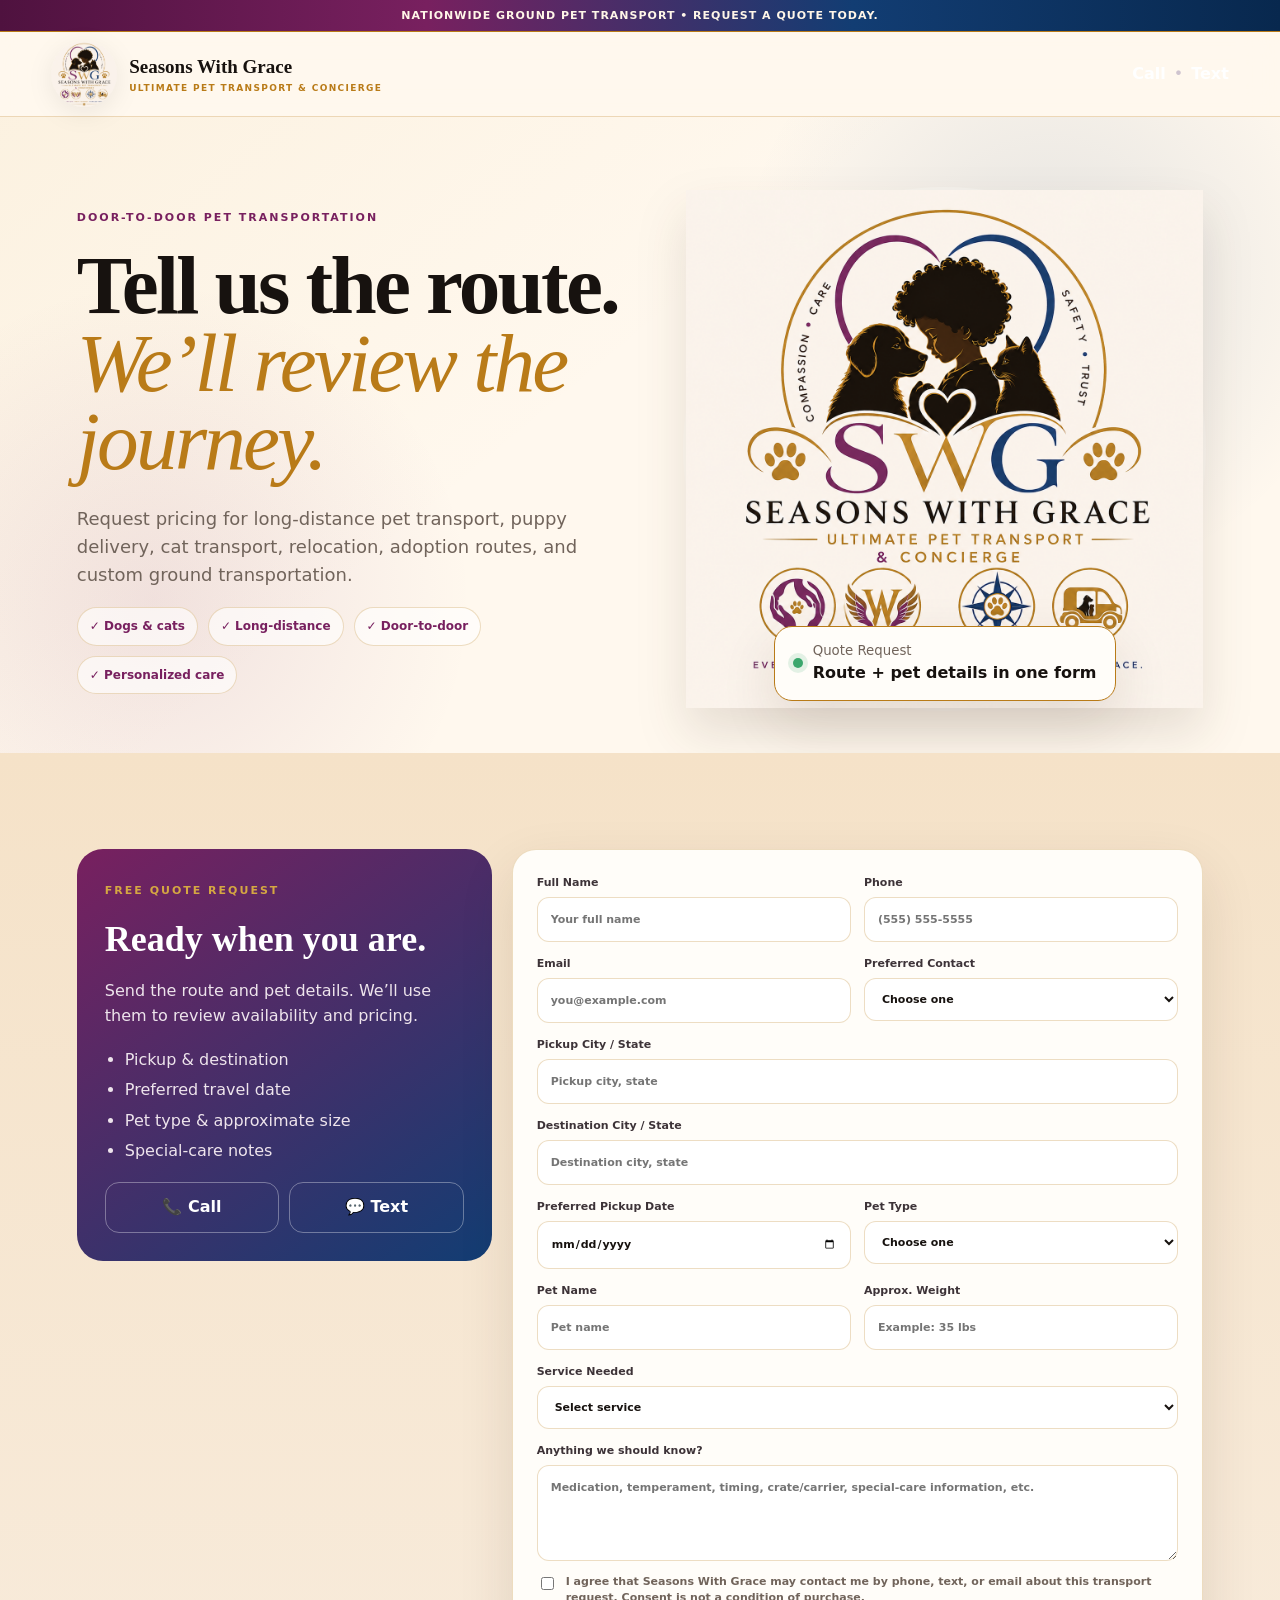
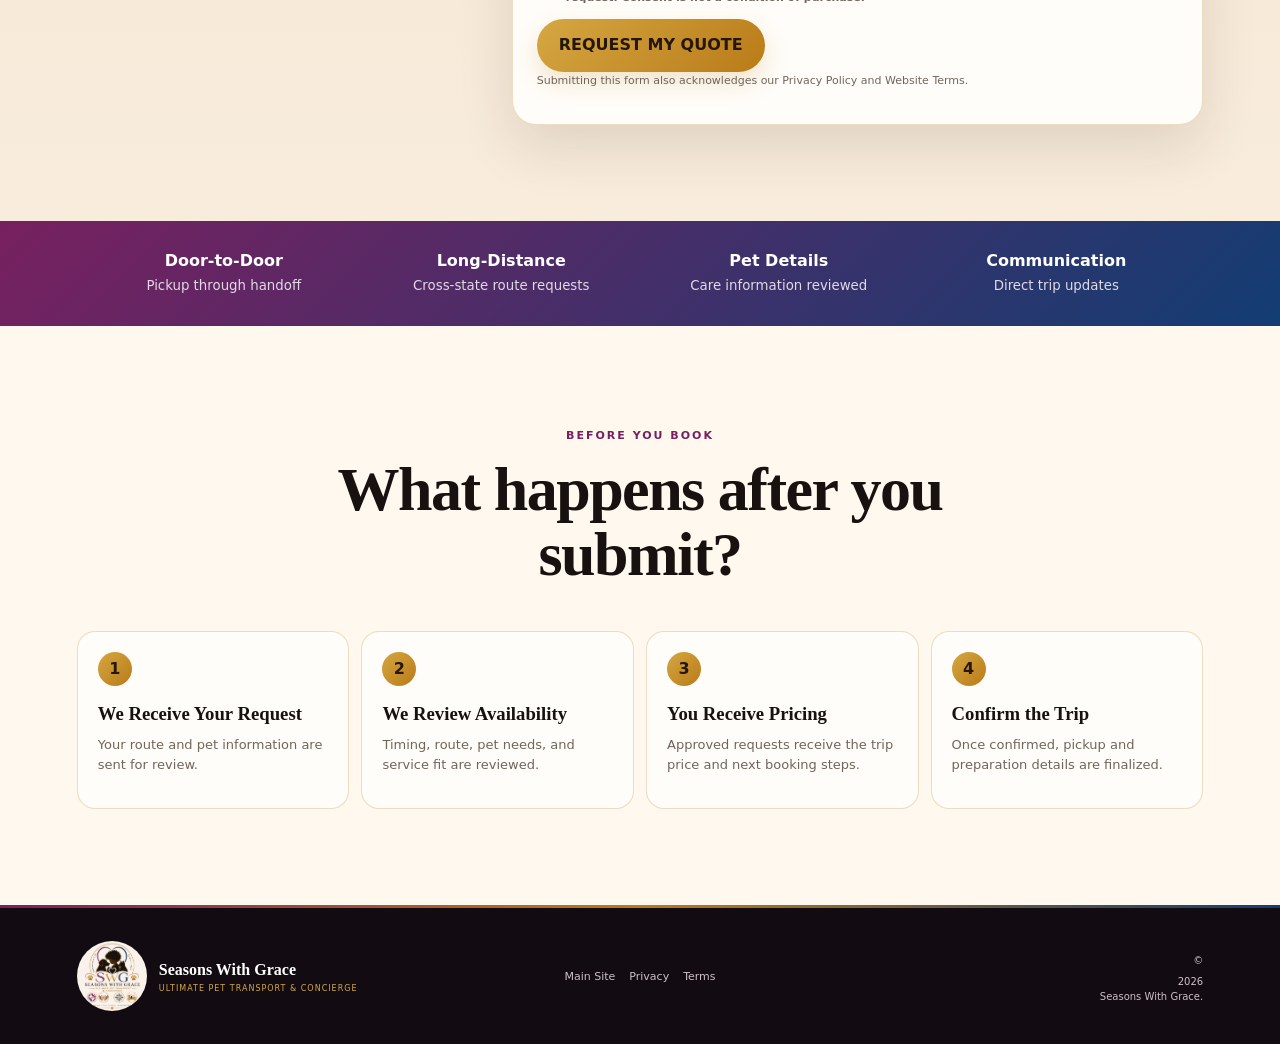
==== quote.html @ a83d532d "Fix live quote form and favicon" ====
<!doctype html>
<html lang="en">
<head>
  <meta charset="utf-8"><meta name="viewport" content="width=device-width,initial-scale=1">
  <meta name="theme-color" content="#fff8ee">
  <title>Get a Pet Transport Quote | Seasons With Grace</title>
  <meta name="description" content="Request a pet transport quote from Seasons With Grace. Door-to-door ground transport for dogs, cats, puppies, relocations and long-distance routes.">
  <link rel="icon" href="images/logo.png">
  <link rel="stylesheet" href="styles.css"><link rel="stylesheet" href="launch.css">
</head>
<body class="ad-landing">
  <div class="announcement" data-announcement>Nationwide ground pet transport • Request a quote today.</div>
  <header class="topbar">
    <a href="index.html" class="brand"><img src="images/logo.png" class="brand-logo" alt="Seasons With Grace logo"><div class="brand-copy"><strong>Seasons With Grace</strong><span>Ultimate Pet Transport & Concierge</span></div></a>
    <div class="launch-top-contact"><a data-phone-link href="#" data-track="call_click">Call</a><span style="color:#cfc4cf">•</span><a data-sms-link href="#" data-track="sms_click">Text</a></div>
  </header>

  <main>
    <section class="hero">
      <div class="hero-copy">
        <span class="eyebrow">Door-to-Door Pet Transportation</span>
        <h1>Tell us the route.<br><em>We’ll review the journey.</em></h1>
        <p class="hero-lead">Request pricing for long-distance pet transport, puppy delivery, cat transport, relocation, adoption routes, and custom ground transportation.</p>
        <div class="launch-hero-badges"><span>✓ Dogs & cats</span><span>✓ Long-distance</span><span>✓ Door-to-door</span><span>✓ Personalized care</span></div>
      </div>
      <div class="launch-logo-card"><img src="images/logo.png" alt="Seasons With Grace logo"><div class="launch-care-pill"><i></i><div><small>Quote Request</small><strong>Route + pet details in one form</strong></div></div></div>
    </section>

    <section class="section quote-section" id="quote">
      <div class="launch-quote-shell">
        <aside class="launch-quote-copy">
          <span class="section-kicker light">Free Quote Request</span>
          <h2>Ready when you are.</h2>
          <p>Send the route and pet details. We’ll use them to review availability and pricing.</p>
          <ul><li>Pickup & destination</li><li>Preferred travel date</li><li>Pet type & approximate size</li><li>Special-care notes</li></ul>
          <div class="direct-contact"><a data-phone-link href="#" data-track="call_click">📞 Call</a><a data-sms-link href="#" data-track="sms_click">💬 Text</a></div>
        </aside>

        <form id="leadForm" class="launch-form" method="POST" action="https://formspree.io/f/xljdepew">
          <div class="form-grid">
            <label>Full Name<input name="name" autocomplete="name" required placeholder="Your full name"></label>
            <label>Phone<input name="phone" autocomplete="tel" required placeholder="(555) 555-5555"></label>
            <label>Email<input name="email" type="email" autocomplete="email" required placeholder="you@example.com"></label>
            <label>Preferred Contact<select name="contactMethod" required><option value="">Choose one</option><option>Text</option><option>Phone Call</option><option>Email</option></select></label>
            <label class="span-2">Pickup City / State<input name="pickup" required placeholder="Pickup city, state"></label>
            <label class="span-2">Destination City / State<input name="dropoff" required placeholder="Destination city, state"></label>
            <label>Preferred Pickup Date<input name="date" type="date" required></label>
            <label>Pet Type<select name="petType" required><option value="">Choose one</option><option>Dog</option><option>Cat</option><option>Other small animal</option></select></label>
            <label>Pet Name<input name="petName" required placeholder="Pet name"></label>
            <label>Approx. Weight<input name="weight" placeholder="Example: 35 lbs"></label>
            <label class="span-2">Service Needed<select name="serviceType" required><option value="">Select service</option><option>Private Ground Transport</option><option>Puppy / Breeder Delivery</option><option>Cat Transportation</option><option>Pet Relocation</option><option>Rescue / Adoption Transport</option><option>Multi-Pet Transport</option><option>Custom Long-Haul Route</option></select></label>
            <label class="span-2">Anything we should know?<textarea name="notes" rows="4" placeholder="Medication, temperament, timing, crate/carrier, special-care information, etc."></textarea></label>
          </div>
          <label class="launch-consent"><input type="checkbox" name="contactConsent" required><span>I agree that Seasons With Grace may contact me by phone, text, or email about this transport request. Consent is not a condition of purchase.</span></label>
          <button class="btn btn-gold full" type="submit" id="leadSubmit">REQUEST MY QUOTE</button>
          <div id="leadStatus" class="launch-form-status" role="status"></div>
          <p style="font-size:11px;color:var(--muted)">Submitting this form also acknowledges our <a href="privacy.html">Privacy Policy</a> and <a href="terms.html">Website Terms</a>.</p>
        </form>
      </div>
    </section>

    <section class="ad-trust-strip"><div class="ad-trust-grid"><div><strong>Door-to-Door</strong><small>Pickup through handoff</small></div><div><strong>Long-Distance</strong><small>Cross-state route requests</small></div><div><strong>Pet Details</strong><small>Care information reviewed</small></div><div><strong>Communication</strong><small>Direct trip updates</small></div></div></section>

    <section class="section">
      <div class="section-head"><span class="section-kicker">Before You Book</span><h2>What happens after you submit?</h2></div>
      <div class="launch-process"><article class="launch-step"><b>1</b><h3>We Receive Your Request</h3><p>Your route and pet information are sent for review.</p></article><article class="launch-step"><b>2</b><h3>We Review Availability</h3><p>Timing, route, pet needs, and service fit are reviewed.</p></article><article class="launch-step"><b>3</b><h3>You Receive Pricing</h3><p>Approved requests receive the trip price and next booking steps.</p></article><article class="launch-step"><b>4</b><h3>Confirm the Trip</h3><p>Once confirmed, pickup and preparation details are finalized.</p></article></div>
    </section>
  </main>

  <footer><div class="footer-brand"><img src="images/logo.png" alt="Seasons With Grace logo"><div><strong>Seasons With Grace</strong><span>Ultimate Pet Transport & Concierge</span></div></div><div class="footer-links"><a href="index.html">Main Site</a><a href="privacy.html">Privacy</a><a href="terms.html">Terms</a></div><div class="footer-note"><span>© <span id="year"></span> Seasons With Grace.</span></div></footer>
  <div class="mobile-lead-bar"><a class="call" data-phone-link href="#" data-track="call_click">CALL</a><a class="quote" href="#quote">GET QUOTE</a></div>
  <div id="cookieBanner" class="cookie-banner"><p>We use optional analytics and advertising tools to understand website activity and measure ads.</p><div class="cookie-actions"><button class="accept" id="acceptAnalytics">Accept Analytics</button><button class="decline" id="declineAnalytics">No Thanks</button><a href="privacy.html" style="color:#f0d18a;font-size:12px;padding:8px">Privacy</a></div></div>
  <script src="launch-config.js"></script><script src="launch-runtime.js"></script><script src="app.js"></script>
</body>
</html>
---- styles.css ----
:root{
  --cream:#fff8ee;--cream-2:#f9ecda;--paper:#fffdf9;--ink:#17120f;--muted:#71645b;
  --gold:#b97b18;--gold-2:#d5a742;--gold-pale:#ead0a0;--plum:#78205f;--plum-dark:#4f123f;
  --navy:#123d73;--navy-dark:#08284e;--green:#2f7457;--line:rgba(185,123,24,.26);
  --shadow:0 22px 55px rgba(55,34,17,.12);--radius:26px
}
*{box-sizing:border-box}html{scroll-behavior:smooth;scroll-padding-top:105px}body{margin:0;background:var(--cream);color:var(--ink);font-family:Inter,ui-sans-serif,system-ui,-apple-system,BlinkMacSystemFont,"Segoe UI",sans-serif;line-height:1.55}a{text-decoration:none;color:inherit}button,input,select,textarea{font:inherit}.announcement{padding:7px 18px;text-align:center;background:linear-gradient(90deg,var(--plum-dark),var(--plum),var(--navy),var(--navy-dark));color:#fff6e8;font-size:11px;font-weight:800;letter-spacing:1px;text-transform:uppercase;border-bottom:1px solid var(--gold)}
.topbar{position:sticky;top:0;z-index:1000;display:flex;align-items:center;justify-content:space-between;padding:9px clamp(18px,4vw,64px);background:rgba(255,248,238,.95);backdrop-filter:blur(18px);border-bottom:1px solid var(--line)}.brand{display:flex;align-items:center;gap:12px}.brand-logo{width:66px;height:66px;object-fit:contain;border-radius:50%;filter:drop-shadow(0 6px 12px rgba(0,0,0,.07))}.brand-copy strong{display:block;font-family:Georgia,serif;font-size:19px}.brand-copy span{display:block;color:var(--gold);font-size:9px;font-weight:900;letter-spacing:1.35px;text-transform:uppercase}nav{display:flex;align-items:center;gap:20px;font-size:13px;font-weight:780}nav a{color:#3b2b23;transition:.2s}nav a:hover{color:var(--plum)}.nav-cta{padding:11px 18px;border-radius:999px;background:linear-gradient(135deg,var(--plum),var(--navy));color:white!important;box-shadow:0 8px 20px rgba(58,31,68,.17)}.menu-btn{display:none;border:0;background:transparent;color:var(--plum);font-size:28px;cursor:pointer}
.hero{min-height:82vh;padding:72px clamp(24px,6vw,90px);display:grid;grid-template-columns:1.03fr .97fr;align-items:center;gap:60px;position:relative;overflow:hidden}.hero:before{content:"";position:absolute;inset:0;background:radial-gradient(circle at 12% 76%,rgba(120,32,95,.10),transparent 26%),radial-gradient(circle at 82% 25%,rgba(18,61,115,.11),transparent 27%),linear-gradient(140deg,rgba(213,167,66,.08),transparent 45%)}.hero-orb{position:absolute;border-radius:50%;filter:blur(5px);opacity:.25}.hero-orb.plum{width:350px;height:350px;background:var(--plum);left:-230px;top:100px}.hero-orb.blue{width:430px;height:430px;background:var(--navy);right:-280px;bottom:-100px}.hero-copy,.logo-stage{position:relative;z-index:2}.eyebrow,.section-kicker{display:inline-block;color:var(--plum);font-size:11px;font-weight:900;letter-spacing:2px;text-transform:uppercase}.section-kicker.light{color:var(--gold-2)}h1,h2,h3,p{margin-top:0}.hero h1{font-family:Georgia,"Times New Roman",serif;font-size:clamp(52px,6.5vw,94px);line-height:.94;letter-spacing:-2.8px;margin:17px 0 25px}.hero h1 em{font-weight:400;color:var(--gold);font-style:italic}.hero-lead{max-width:670px;color:var(--muted);font-size:18px}.hero-actions{display:flex;gap:12px;flex-wrap:wrap;margin:30px 0 24px}.btn{border:0;border-radius:999px;padding:14px 22px;font-weight:850;cursor:pointer;display:inline-flex;align-items:center;justify-content:center;transition:.2s transform,.2s box-shadow}.btn:hover{transform:translateY(-2px)}.btn-gold{background:linear-gradient(135deg,var(--gold-2),var(--gold));color:#241707;box-shadow:0 10px 25px rgba(185,123,24,.20)}.btn-plum{background:linear-gradient(135deg,var(--plum),var(--navy));color:#fff}.btn-soft{background:#efe3d2;color:#4b3830}.btn-outline{border:1px solid var(--gold);background:rgba(255,255,255,.52);color:var(--plum)}.btn-outline-light{border:1px solid var(--gold-2);background:rgba(255,255,255,.04);color:#fff}.hero-trust{display:flex;gap:12px 20px;flex-wrap:wrap;color:var(--muted);font-size:13px}.hero-trust span:first-letter{color:var(--green)}.logo-stage{min-height:590px;display:flex;flex-direction:column;align-items:center;justify-content:center;gap:18px;padding:18px 0 8px}.logo-visual{position:relative;width:min(100%,570px);aspect-ratio:1;display:grid;place-items:center}.logo-ring{position:absolute;width:91%;height:91%;border-radius:50%;border:1px solid rgba(185,123,24,.30);box-shadow:0 0 0 30px rgba(255,255,255,.24),0 0 0 31px rgba(120,32,95,.07)}.hero-logo{position:relative;z-index:2;width:100%;height:auto;display:block;filter:drop-shadow(0 25px 25px rgba(50,30,15,.12))}.live-pill{position:relative;z-index:3;left:auto;right:auto;bottom:auto;width:min(100%,390px);display:flex;gap:12px;align-items:center;justify-content:flex-start;background:var(--paper);border:1px solid var(--gold);border-radius:18px;padding:15px 18px;box-shadow:var(--shadow)}.live-pill i,.demo-badge i{display:block;width:10px;height:10px;border-radius:50%;background:#3aa76c;box-shadow:0 0 0 5px rgba(58,167,108,.14)}.live-pill small{display:block;color:var(--muted)}.live-pill strong{display:block;font-size:13px}
.quick-track{margin:0 clamp(24px,6vw,90px);padding:30px;border-radius:28px;background:linear-gradient(115deg,var(--plum-dark),var(--plum) 34%,var(--navy) 74%,var(--navy-dark));color:#fff;display:flex;align-items:center;justify-content:space-between;gap:30px;border:1px solid rgba(213,167,66,.7);box-shadow:0 20px 42px rgba(47,26,61,.15)}.quick-track h2{font-family:Georgia,serif;font-size:32px;margin:4px 0}.quick-track-form{display:flex;gap:10px;min-width:min(100%,510px)}.quick-track-form input{flex:1;background:rgba(255,255,255,.10);color:#fff;border:1px solid rgba(255,255,255,.28);border-radius:999px;padding:14px 18px}.quick-track-form input::placeholder{color:#d9cbd3}
.section{padding:96px clamp(24px,6vw,90px)}.section-head{max-width:800px;margin:0 auto 44px;text-align:center}.section-head.left{text-align:left;margin-left:0}.section-head.compact{margin-bottom:0}.section-head h2{font-family:Georgia,serif;font-size:clamp(38px,5vw,62px);line-height:1.05;letter-spacing:-1.5px;margin:10px 0 15px}.section-head p{color:var(--muted);margin-bottom:14px}.about-grid{display:grid;grid-template-columns:.85fr 1.15fr;gap:75px;align-items:center}.about-visual{min-height:560px;position:relative;display:grid;place-items:center}.brand-medallion{width:min(100%,500px);aspect-ratio:1;border-radius:50%;display:grid;place-items:center;background:radial-gradient(circle,#fffdf9 40%,#f9e7ce);border:1px solid var(--gold);box-shadow:var(--shadow)}.brand-medallion img{width:92%;border-radius:50%}.mini-card{position:absolute;width:130px;height:130px;border-radius:50%;display:flex;flex-direction:column;align-items:center;justify-content:center;color:#fff;border:3px solid var(--cream);box-shadow:var(--shadow)}.mini-card span{font-family:Georgia,serif;font-size:32px;font-weight:800}.mini-card small{text-transform:uppercase;letter-spacing:1px;font-size:9px}.plum-card{background:linear-gradient(145deg,var(--plum),var(--plum-dark));left:0;bottom:52px}.navy-card{background:linear-gradient(145deg,var(--navy),var(--navy-dark));right:10px;top:45px}.value-row{display:grid;grid-template-columns:1fr 1fr;gap:12px;margin-top:30px}.value-row div{padding:18px;border-left:3px solid var(--gold);background:rgba(255,255,255,.45);border-radius:0 14px 14px 0}.value-row b{display:block;font-family:Georgia,serif;color:var(--plum);font-size:18px}.value-row span{display:block;color:var(--muted);font-size:12px;margin-top:4px}
.services-section{background:linear-gradient(180deg,#f9eddd,#fff8ee)}.services-grid{display:grid;grid-template-columns:repeat(4,1fr);gap:16px}.service-card{position:relative;min-height:290px;padding:28px;background:var(--paper);border:1px solid var(--line);border-radius:24px;overflow:hidden;box-shadow:0 8px 22px rgba(58,37,20,.04);transition:.2s transform,.2s box-shadow}.service-card:hover{transform:translateY(-5px);box-shadow:var(--shadow)}.service-card:before{content:"";position:absolute;left:0;right:0;top:0;height:5px}.plum-accent:before{background:var(--plum)}.gold-accent:before{background:var(--gold)}.navy-accent:before{background:var(--navy)}.service-icon{font-size:34px;margin-top:6px}.service-card h3{font-family:Georgia,serif;font-size:22px;margin:30px 0 10px}.service-card p{color:var(--muted);font-size:14px}.service-card>span{position:absolute;left:28px;bottom:24px;color:var(--gold);font-size:10px;font-weight:900;letter-spacing:1.1px;text-transform:uppercase}
.experience-section{background:var(--cream)}.experience-timeline{max-width:1080px;margin:auto;border-top:1px solid var(--line)}.experience-timeline article{display:grid;grid-template-columns:90px 1fr;gap:25px;padding:28px 10px;border-bottom:1px solid var(--line)}.experience-timeline article>span{font-family:Georgia,serif;font-size:31px;color:var(--gold)}.experience-timeline h3{margin-bottom:5px;font-size:21px}.experience-timeline p{margin:0;color:var(--muted)}
.quote-section{background:linear-gradient(180deg,#f5e2c8,#f8ecdd)}.wizard-card{max-width:990px;margin:auto;background:var(--paper);border:1px solid var(--line);border-radius:30px;padding:32px;box-shadow:var(--shadow)}.wizard-progress{display:grid;grid-template-columns:repeat(4,1fr);gap:8px;margin-bottom:32px}.wizard-progress button{border:0;border-bottom:2px solid #dfcfbc;background:transparent;padding:10px 4px;color:var(--muted);font-size:11px;font-weight:850;text-transform:uppercase;letter-spacing:.8px;cursor:pointer}.wizard-progress button span{display:inline-grid;place-items:center;width:23px;height:23px;border-radius:50%;background:#ede2d4;margin-right:6px}.wizard-progress button.active{border-color:var(--plum);color:var(--plum)}.wizard-progress button.active span{background:var(--plum);color:white}.wizard-step{display:none}.wizard-step.active{display:block}.step-title span{color:var(--gold);text-transform:uppercase;letter-spacing:1.3px;font-size:10px;font-weight:900}.step-title h3{font-family:Georgia,serif;font-size:31px;margin:6px 0 22px}.form-grid{display:grid;grid-template-columns:1fr 1fr;gap:18px}label{display:flex;flex-direction:column;gap:7px;font-size:13px;font-weight:760}label small{color:var(--muted);font-weight:500}input,select,textarea{width:100%;border:1px solid #dbc9b3;background:#fffdf9;border-radius:13px;padding:14px;outline:none;color:var(--ink)}textarea{resize:vertical}input:focus,select:focus,textarea:focus{border-color:var(--plum);box-shadow:0 0 0 3px rgba(120,32,95,.08)}.span-2{grid-column:span 2}.consent{flex-direction:row;align-items:flex-start;margin-top:22px;color:var(--muted);font-weight:500}.consent input{width:auto;margin-top:4px}.wizard-actions{display:flex;justify-content:space-between;gap:12px;margin-top:28px}.wizard-actions #nextStep{margin-left:auto}.hidden{display:none!important}.form-message{margin-top:16px;font-weight:760;color:var(--plum);font-size:14px}
.row-head{max-width:none;display:flex;justify-content:space-between;gap:25px;text-align:left;align-items:end}.row-head h2{margin-bottom:8px}.row-head p{max-width:680px;margin-bottom:0}.demo-badge{display:flex;gap:9px;align-items:center;border-radius:999px;padding:9px 13px;background:#e9f5ee;color:#266948;font-size:10px;font-weight:900;letter-spacing:.8px;white-space:nowrap}.trip-layout{display:grid;grid-template-columns:.78fr 1.22fr;gap:20px}.trip-list{display:flex;flex-direction:column;gap:13px}.trip-card{width:100%;text-align:left;background:var(--paper);border:1px solid var(--line);border-radius:21px;padding:22px;cursor:pointer;transition:.2s}.trip-card:hover,.trip-card.active{border-color:var(--plum);box-shadow:0 12px 28px rgba(84,31,77,.10)}.trip-top,.trip-meta{display:flex;justify-content:space-between;gap:15px}.trip-top div{display:flex;align-items:center;gap:8px}.trip-top b{font-size:16px}.trip-top div span,.trip-top small,.trip-meta{color:var(--muted);font-size:12px}.trip-card h3{font-family:Georgia,serif;font-size:20px;margin:12px 0 15px}.progress{height:8px;border-radius:9px;overflow:hidden;background:#eadac5;margin-bottom:9px}.progress span{display:block;height:100%;background:linear-gradient(90deg,var(--plum),var(--gold),var(--navy))}.care-update-card{padding:22px;border-radius:20px;background:linear-gradient(145deg,var(--plum-dark),var(--navy-dark));color:#fff}.care-update-card>span{color:var(--gold-2);font-size:10px;font-weight:900;letter-spacing:1.2px;text-transform:uppercase}.care-update-card ul{margin:12px 0 0;padding-left:20px;color:#e7dce5;font-size:13px}.care-update-card li{margin:7px 0}.map-card{background:var(--paper);border:1px solid var(--line);border-radius:22px;overflow:hidden}.map-header{padding:17px 20px;display:flex;align-items:center;justify-content:space-between;gap:16px;border-bottom:1px solid var(--line)}.map-header small{display:block;color:var(--muted)}.map-header strong{display:block}.map-header>span{color:var(--navy);font-weight:900}#map{height:410px;background:#ddd}.care-chips{display:flex;gap:8px;flex-wrap:wrap;padding:14px 20px 0}.care-chips span{font-size:11px;background:#f2e8dc;border-radius:999px;padding:7px 10px;color:#55453b}.update-strip{display:flex;align-items:center;gap:14px;padding:16px 20px 20px}.update-strip>span{font-size:25px}.update-strip small{display:block;color:var(--muted)}.update-strip strong{display:block;font-size:13px}
.track-section{background:linear-gradient(120deg,var(--plum-dark),#4d2047,var(--navy-dark));color:#fff}.track-shell{max-width:950px;margin:auto}.track-shell .section-head p{color:#d7cad5}.track-form{display:flex;gap:10px;background:rgba(255,255,255,.08);border:1px solid rgba(213,167,66,.45);border-radius:22px;padding:12px}.track-form input{background:rgba(255,255,255,.10);border-color:rgba(255,255,255,.20);color:#fff}.track-form input::placeholder{color:#cdbdca}.tracking-result{margin-top:18px;background:#fff9f0;color:var(--ink);border:1px solid var(--gold);border-radius:22px;padding:24px}.tracking-result h3{font-family:Georgia,serif;font-size:28px;margin-bottom:7px}.status-line{display:flex;justify-content:space-between;gap:20px;padding:13px 0;border-top:1px solid var(--line);font-size:14px}.status-line span{color:var(--muted)}.status-line strong{text-align:right}.tracking-actions{display:flex;gap:8px;flex-wrap:wrap;margin-top:14px}.tracking-actions span{padding:7px 10px;border-radius:999px;background:#f2e7d8;font-size:11px}
.journey-grid{display:grid;grid-template-columns:repeat(3,1fr);gap:18px}.journey-card{background:var(--paper);border:1px solid var(--line);border-radius:23px;overflow:hidden}.journey-photo{min-height:280px;display:flex;flex-direction:column;align-items:center;justify-content:center;gap:9px;color:#fff3db}.journey-photo span{font-size:62px}.journey-photo small{text-transform:uppercase;letter-spacing:1.3px;font-size:9px}.plum-photo{background:radial-gradient(circle at 30% 20%,#9d4a87,var(--plum-dark))}.gold-photo{background:radial-gradient(circle at 30% 20%,#daa94b,#7d5418)}.navy-photo{background:radial-gradient(circle at 30% 20%,#2a609d,var(--navy-dark))}.journey-copy{padding:21px}.delivered{color:var(--green);font-size:10px;font-weight:900;text-transform:uppercase;letter-spacing:1px}.journey-copy h3{font-family:Georgia,serif;font-size:24px;margin:7px 0}.journey-copy p{color:var(--muted);font-size:13px}.journey-copy>div{display:flex;justify-content:space-between;gap:15px;padding-top:13px;border-top:1px solid var(--line);font-size:11px}.journey-copy>div small{color:var(--muted)}
.safety-section{background:linear-gradient(180deg,#f8ead7,#fff8ee)}.safety-grid{display:grid;grid-template-columns:repeat(3,1fr);gap:16px}.safety-grid article{background:var(--paper);border:1px solid var(--line);border-radius:22px;padding:27px}.safety-grid article>span{font-family:Georgia,serif;font-size:28px;color:var(--gold)}.safety-grid h3{font-size:19px;margin:22px 0 7px}.safety-grid p{color:var(--muted);font-size:13px;margin-bottom:0}.credentials-note{max-width:1000px;margin:22px auto 0;display:grid;grid-template-columns:auto 1fr;gap:18px;padding:19px 22px;border-radius:18px;background:linear-gradient(90deg,var(--plum-dark),var(--navy-dark));color:#fff}.credentials-note b{color:var(--gold-2)}.credentials-note span{font-size:13px;color:#e1d5de}
.reviews-grid{display:grid;grid-template-columns:repeat(3,1fr);gap:18px}.reviews-grid article{background:var(--paper);border:1px solid var(--line);border-radius:22px;padding:27px}.stars{color:var(--gold);letter-spacing:2px}.reviews-grid blockquote{margin:18px 0;font-family:Georgia,serif;font-size:20px;line-height:1.45}.reviewer{display:flex;gap:10px;align-items:center;border-top:1px solid var(--line);padding-top:14px}.reviewer>span{font-size:24px}.reviewer b,.reviewer small{display:block}.reviewer small{color:var(--muted)}
.faq-section{background:#f8ead7}.faq-list{max-width:920px;margin:auto}.faq-list details{background:var(--paper);border:1px solid var(--line);border-radius:17px;margin-bottom:10px;overflow:hidden}.faq-list summary{list-style:none;cursor:pointer;padding:19px 22px;font-weight:850;display:flex;justify-content:space-between;gap:18px}.faq-list summary::-webkit-details-marker{display:none}.faq-list summary:after{content:"+";color:var(--plum);font-size:20px}.faq-list details[open] summary:after{content:"–"}.faq-list details p{padding:0 22px 20px;color:var(--muted);margin:0}
.contact-section{background:linear-gradient(120deg,var(--plum-dark),#4e214a,var(--navy-dark));color:white}.contact-grid{display:grid;grid-template-columns:.9fr 1.1fr;gap:60px;align-items:center;max-width:1100px;margin:auto}.contact-copy h2{font-family:Georgia,serif;font-size:clamp(40px,5vw,62px);line-height:1.05;margin:10px 0}.contact-copy p{color:#d5c7d3}.contact-points{display:flex;flex-direction:column;gap:8px;color:#f4e6d3;margin-top:28px}.contact-form{background:#fff9f0;color:var(--ink);border:1px solid var(--gold);border-radius:25px;padding:28px;box-shadow:var(--shadow);display:grid;gap:14px}.light-message{color:var(--gold-2)}
.final-cta{text-align:center;padding:85px 24px;background:var(--cream);border-top:1px solid var(--line)}.final-cta img{width:125px;height:125px;object-fit:contain;border-radius:50%;margin-bottom:12px}.final-cta h2{font-family:Georgia,serif;font-size:clamp(42px,5vw,64px);margin:10px 0}.final-cta p{color:var(--muted)}.center{justify-content:center}
footer{display:grid;grid-template-columns:1fr auto 1fr;gap:30px;align-items:center;padding:33px clamp(24px,6vw,90px);background:#120c12;color:#cdbfca;border-top:3px solid transparent;border-image:linear-gradient(90deg,var(--plum),var(--gold),var(--navy)) 1}.footer-brand{display:flex;align-items:center;gap:12px}.footer-brand img{width:70px;height:70px;object-fit:contain;border-radius:50%}.footer-brand strong,.footer-brand span{display:block}.footer-brand strong{color:#fff;font-family:Georgia,serif}.footer-brand span{color:var(--gold-2);font-size:8px;text-transform:uppercase;letter-spacing:1px}.footer-links{display:flex;gap:14px;flex-wrap:wrap;font-size:11px}.footer-note{text-align:right}.footer-note b,.footer-note span{display:block}.footer-note b{color:#fff;font-family:Georgia,serif}.footer-note span{font-size:10px;margin-top:5px}.mobile-actions{display:none}
@media(max-width:1050px){nav{display:none;position:absolute;left:18px;right:18px;top:89px;background:var(--paper);border:1px solid var(--line);border-radius:21px;padding:18px;box-shadow:var(--shadow);flex-direction:column;align-items:stretch}nav.open{display:flex}.menu-btn{display:block}.hero{grid-template-columns:1fr}.logo-stage{min-height:auto;padding-top:28px}.logo-visual{width:min(100%,520px)}.services-grid{grid-template-columns:1fr 1fr}.about-grid,.trip-layout,.contact-grid{grid-template-columns:1fr}.about-visual{order:2}.brand-medallion{width:450px}.journey-grid,.safety-grid,.reviews-grid{grid-template-columns:1fr 1fr}footer{grid-template-columns:1fr}.footer-note{text-align:left}}
@media(max-width:700px){html{scroll-padding-top:85px}.announcement{font-size:8px}.brand-copy{display:none}.brand-logo{width:58px;height:58px}.topbar{padding:7px 15px}.hero{padding:48px 20px 65px;gap:25px}.hero h1{font-size:clamp(48px,14vw,68px);letter-spacing:-2px}.logo-stage{min-height:auto;padding:18px 0 0;gap:14px}.logo-visual{width:min(100%,360px)}.logo-ring{width:91%;height:91%}.hero-logo{width:100%}.live-pill{position:relative;left:auto;right:auto;bottom:auto;width:min(100%,360px);margin:0 auto}.quick-track{margin:0 15px;padding:24px;flex-direction:column;align-items:stretch}.quick-track-form,.track-form{flex-direction:column}.section{padding:70px 20px}.about-grid{gap:35px}.about-visual{min-height:430px}.brand-medallion{width:330px}.mini-card{width:95px;height:95px}.mini-card span{font-size:24px}.plum-card{bottom:20px}.navy-card{top:15px}.value-row,.services-grid,.journey-grid,.safety-grid,.reviews-grid,.form-grid{grid-template-columns:1fr}.span-2{grid-column:span 1}.service-card{min-height:250px}.wizard-card{padding:20px}.wizard-progress{grid-template-columns:repeat(4,1fr);gap:2px}.wizard-progress button{font-size:0}.wizard-progress button span{font-size:11px;margin:0}.wizard-actions{flex-wrap:wrap}.wizard-actions .btn{flex:1}.row-head{align-items:flex-start;flex-direction:column}.trip-meta,.status-line{flex-direction:column;gap:4px}.status-line strong{text-align:left}.journey-photo{min-height:220px}.safety-grid,.reviews-grid{grid-template-columns:1fr}.credentials-note{grid-template-columns:1fr}.contact-grid{gap:30px}.footer-links{display:none}.mobile-actions{position:fixed;bottom:12px;left:12px;right:12px;z-index:999;display:grid;grid-template-columns:1fr 1fr;gap:8px;padding:8px;background:rgba(18,12,18,.92);backdrop-filter:blur(12px);border:1px solid rgba(213,167,66,.5);border-radius:18px;box-shadow:0 12px 35px rgba(0,0,0,.22)}.mobile-actions a{padding:11px;border-radius:12px;text-align:center;font-size:12px;font-weight:900}.mobile-actions a:first-child{background:linear-gradient(135deg,var(--gold-2),var(--gold));color:#241707}.mobile-actions a:last-child{background:linear-gradient(135deg,var(--plum),var(--navy));color:#fff}footer{padding-bottom:95px}}

.portal-launch{padding:70px clamp(24px,6vw,88px);background:linear-gradient(135deg,#17131b,#35142f 58%,#13253d);color:#fff;display:flex;justify-content:space-between;align-items:center;gap:30px}
.portal-launch h2{margin:8px 0 10px;font-family:Georgia,serif;font-size:clamp(34px,5vw,58px)}
.portal-launch p{max-width:720px;color:#d8ced8;margin:0}
.portal-launch-actions{display:flex;gap:12px;flex-wrap:wrap}
.portal-launch .btn-primary{background:#c89a52;color:#17131b}
.portal-launch .btn-secondary{border-color:rgba(255,255,255,.28);color:#fff;background:rgba(255,255,255,.07)}
@media(max-width:800px){.portal-launch{flex-direction:column;align-items:flex-start}}
---- launch.css ----
.launch-top-contact{display:flex;align-items:center;gap:8px;flex-wrap:wrap}
.launch-top-contact a{color:#fff;font-weight:800}
.launch-hero-badges{display:flex;gap:10px;flex-wrap:wrap;margin-top:18px}
.launch-hero-badges span{background:rgba(255,255,255,.62);border:1px solid rgba(185,123,24,.25);padding:9px 12px;border-radius:999px;font-size:12px;font-weight:850;color:var(--plum)}
.launch-logo-card{position:relative;display:flex;align-items:center;justify-content:center;min-height:520px}
.launch-logo-card:before{content:"";position:absolute;width:min(90%,500px);aspect-ratio:1;border:1px solid rgba(185,123,24,.30);border-radius:50%;box-shadow:0 0 0 28px rgba(255,255,255,.22)}
.launch-logo-card img{position:relative;z-index:2;width:min(100%,540px);filter:drop-shadow(0 25px 25px rgba(50,30,15,.12))}
.launch-care-pill{position:absolute;z-index:3;bottom:8px;background:var(--paper);border:1px solid var(--gold);box-shadow:var(--shadow);border-radius:18px;padding:14px 18px;display:flex;gap:10px;align-items:center}
.launch-care-pill i{width:10px;height:10px;border-radius:50%;background:#3aa76c;box-shadow:0 0 0 5px rgba(58,167,108,.14)}
.launch-care-pill small,.launch-care-pill strong{display:block}.launch-care-pill small{color:var(--muted)}
.ad-trust-strip{background:linear-gradient(135deg,var(--plum),var(--navy));color:#fff;padding:18px}
.ad-trust-grid{width:min(1100px,calc(100% - 30px));margin:auto;display:grid;grid-template-columns:repeat(4,1fr);gap:10px}
.ad-trust-grid div{text-align:center;padding:10px}.ad-trust-grid strong{display:block}.ad-trust-grid small{color:#e1d9e3}
.launch-grid{display:grid;grid-template-columns:repeat(3,1fr);gap:14px}
.launch-card{background:var(--paper);border:1px solid var(--line);border-radius:22px;padding:22px;box-shadow:var(--shadow)}
.launch-card .icon{font-size:32px}.launch-card h3{font-family:Georgia,serif;font-size:23px;margin:12px 0 8px}.launch-card p{color:var(--muted);line-height:1.6;font-size:14px}
.launch-process{display:grid;grid-template-columns:repeat(4,1fr);gap:12px}
.launch-step{border:1px solid var(--line);background:var(--paper);border-radius:18px;padding:20px}
.launch-step b{display:grid;place-items:center;width:34px;height:34px;border-radius:50%;background:linear-gradient(135deg,var(--gold-2),var(--gold));color:#261708}
.launch-step h3{font-family:Georgia,serif;margin:13px 0 7px}.launch-step p{font-size:13px;color:var(--muted);line-height:1.55}
.launch-quote-shell{display:grid;grid-template-columns:.75fr 1.25fr;gap:20px;align-items:start}
.launch-quote-copy{background:linear-gradient(145deg,var(--plum),var(--navy));color:#fff;border-radius:26px;padding:28px;position:sticky;top:105px}
.launch-quote-copy h2{font-family:Georgia,serif;font-size:36px;margin:10px 0}.launch-quote-copy p{color:#eee4ec;line-height:1.6}.launch-quote-copy ul{padding-left:20px;line-height:1.9;color:#eee4ec}
.launch-form{background:var(--paper);border:1px solid var(--line);border-radius:24px;padding:24px;box-shadow:var(--shadow)}
.launch-form .form-grid{display:grid;grid-template-columns:1fr 1fr;gap:13px}.launch-form .span-2{grid-column:span 2}
.launch-form label{display:flex;flex-direction:column;gap:6px;font-size:11px;font-weight:850;color:#3d3338}
.launch-form input,.launch-form select,.launch-form textarea{width:100%;padding:13px;border:1px solid var(--line);border-radius:12px;background:#fff;color:var(--ink)}
.launch-form input:focus,.launch-form select:focus,.launch-form textarea:focus{outline:2px solid rgba(120,32,95,.12);border-color:var(--plum)}
.launch-consent{display:flex!important;flex-direction:row!important;align-items:flex-start;gap:9px!important;margin:13px 0;color:var(--muted)!important;font-weight:600!important;line-height:1.45}
.launch-consent input{width:auto;margin-top:3px}
.launch-form-status{display:none;margin-top:13px;padding:12px;border-radius:12px;font-size:13px}.launch-form-status.show{display:block}.launch-form-status.ok{background:#e6f3eb;color:#265f43}.launch-form-status.err{background:#f7e6e9;color:#843644}
.direct-contact{display:grid;grid-template-columns:1fr 1fr;gap:10px;margin-top:14px}.direct-contact a{border:1px solid rgba(255,255,255,.34);border-radius:14px;padding:12px;color:#fff;text-align:center;font-weight:850}
.proof-note{background:#fffaf3;border:1px solid #ead9bd;padding:16px;border-radius:16px;color:#755c39;font-size:13px;line-height:1.55}
.faq-short{display:grid;grid-template-columns:1fr 1fr;gap:12px}.faq-short details{background:var(--paper);border:1px solid var(--line);border-radius:16px;padding:16px}.faq-short summary{font-weight:850;cursor:pointer}.faq-short p{color:var(--muted);font-size:13px;line-height:1.6}
.launch-footer-actions{display:flex;gap:10px;flex-wrap:wrap}
.mobile-lead-bar{display:none;position:fixed;bottom:0;left:0;right:0;z-index:80;background:rgba(20,18,24,.97);padding:8px;gap:8px;box-shadow:0 -8px 24px rgba(0,0,0,.14)}
.mobile-lead-bar a{flex:1;text-align:center;padding:12px 8px;border-radius:999px;font-size:12px;font-weight:900}.mobile-lead-bar .quote{background:var(--gold-2);color:#261708}.mobile-lead-bar .call{background:#fff;color:var(--plum)}
.ad-landing .topbar nav{display:none}.ad-landing .announcement{text-align:center}.ad-landing .hero{min-height:auto;padding-bottom:44px}
.ad-landing .launch-quote-copy{position:static}
.thankyou-card,.policy-card{width:min(900px,calc(100% - 30px));margin:55px auto;background:var(--paper);border:1px solid var(--line);border-radius:26px;padding:30px;box-shadow:var(--shadow)}
.thankyou-card{text-align:center}.thankyou-card img{width:150px}.thankyou-card h1,.policy-card h1{font-family:Georgia,serif;font-size:42px}.policy-card h2{font-family:Georgia,serif;margin-top:28px}.policy-card p,.policy-card li{color:var(--muted);line-height:1.7}.policy-card a{color:var(--plum);font-weight:800}
.cookie-banner{position:fixed;left:16px;right:16px;bottom:16px;z-index:120;max-width:760px;margin:auto;background:#17131b;color:#fff;border:1px solid rgba(255,255,255,.15);border-radius:18px;padding:16px;box-shadow:0 20px 60px rgba(0,0,0,.3);display:none}.cookie-banner.show{display:block}.cookie-banner p{margin:0 0 10px;color:#ddd1dc;font-size:12px;line-height:1.5}.cookie-actions{display:flex;gap:8px;flex-wrap:wrap}
.cookie-actions button{border:0;border-radius:999px;padding:9px 13px;font-weight:850;cursor:pointer}.cookie-actions .accept{background:var(--gold-2);color:#20150b}.cookie-actions .decline{background:#2a2530;color:#fff}
@media(max-width:900px){.launch-grid{grid-template-columns:1fr 1fr}.launch-process{grid-template-columns:1fr 1fr}.launch-quote-shell{grid-template-columns:1fr}.launch-quote-copy{position:static}.ad-trust-grid{grid-template-columns:1fr 1fr}}
@media(max-width:620px){body{padding-bottom:68px}.launch-grid,.launch-process,.faq-short,.launch-form .form-grid{grid-template-columns:1fr}.launch-form .span-2{grid-column:span 1}.mobile-lead-bar{display:flex}.launch-logo-card{min-height:390px}.launch-care-pill{bottom:-6px}.ad-trust-grid{grid-template-columns:1fr 1fr}.direct-contact{grid-template-columns:1fr}.thankyou-card h1,.policy-card h1{font-size:34px}}
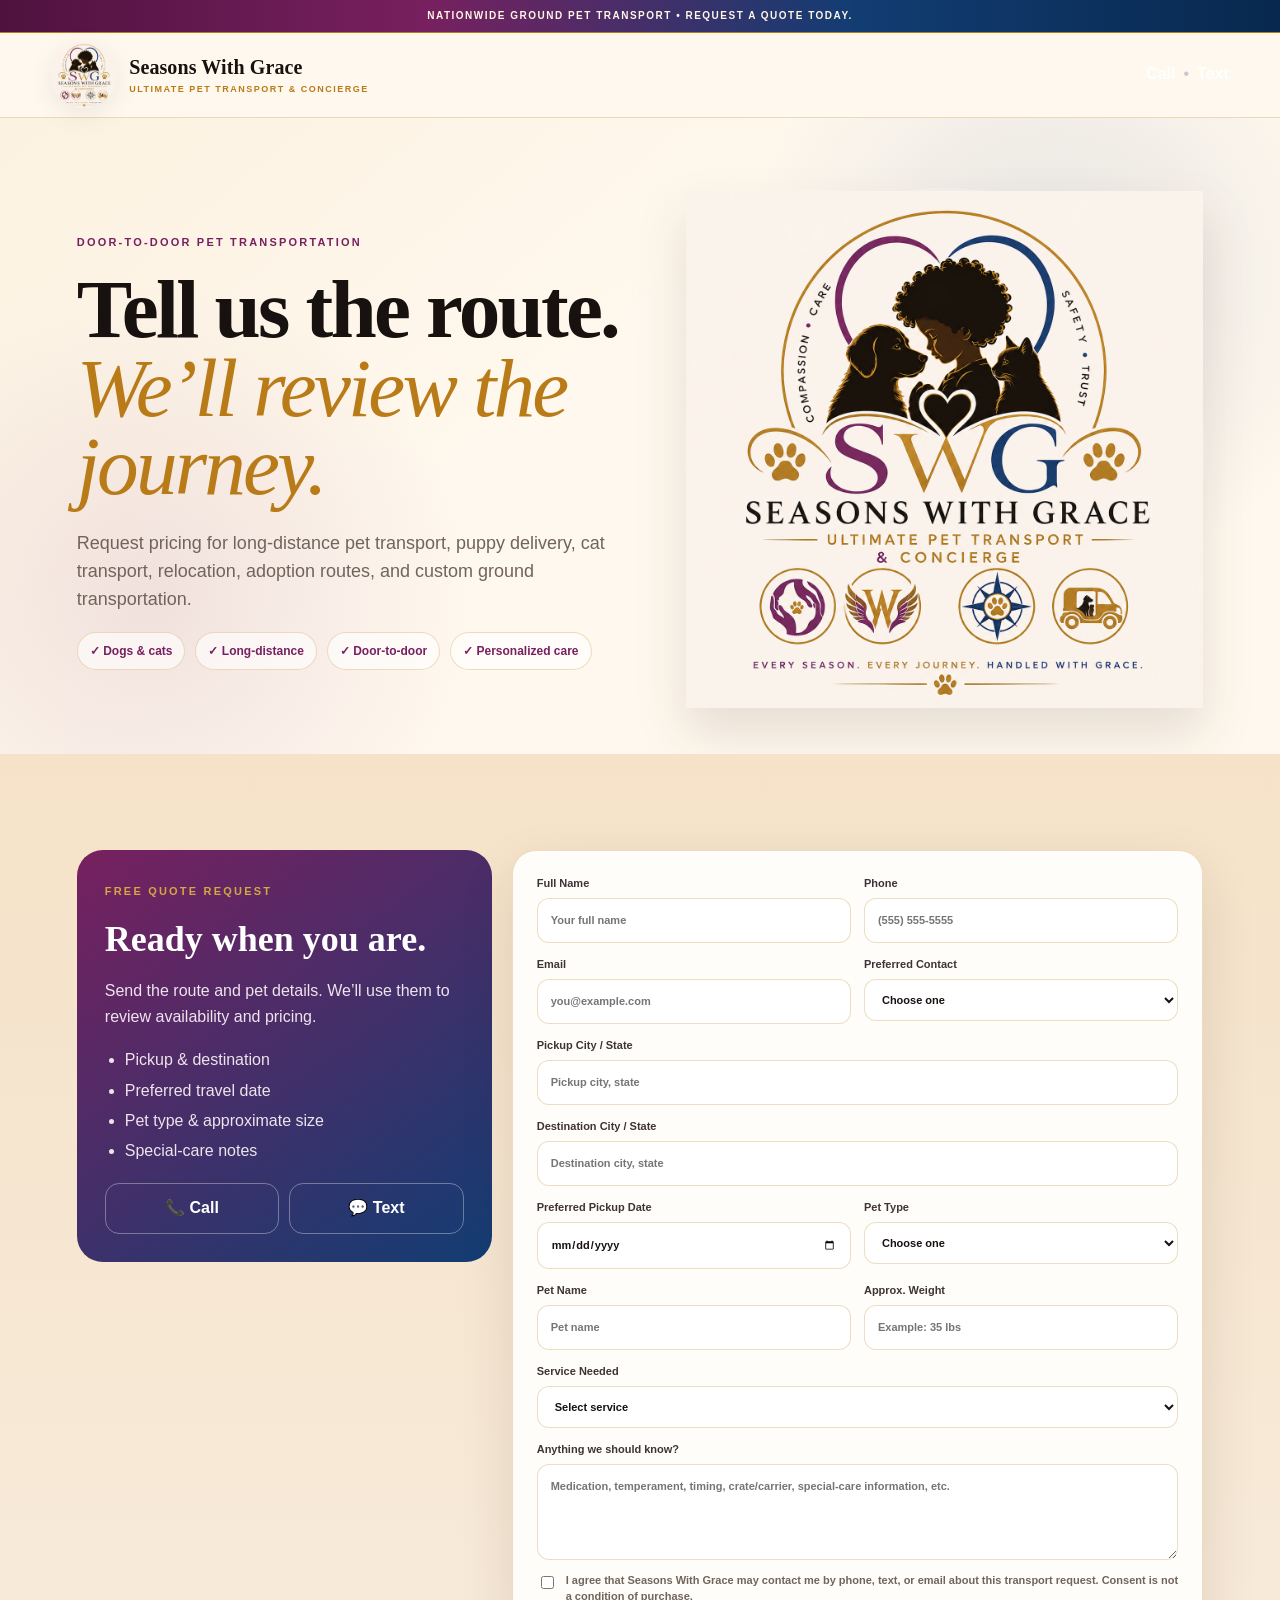
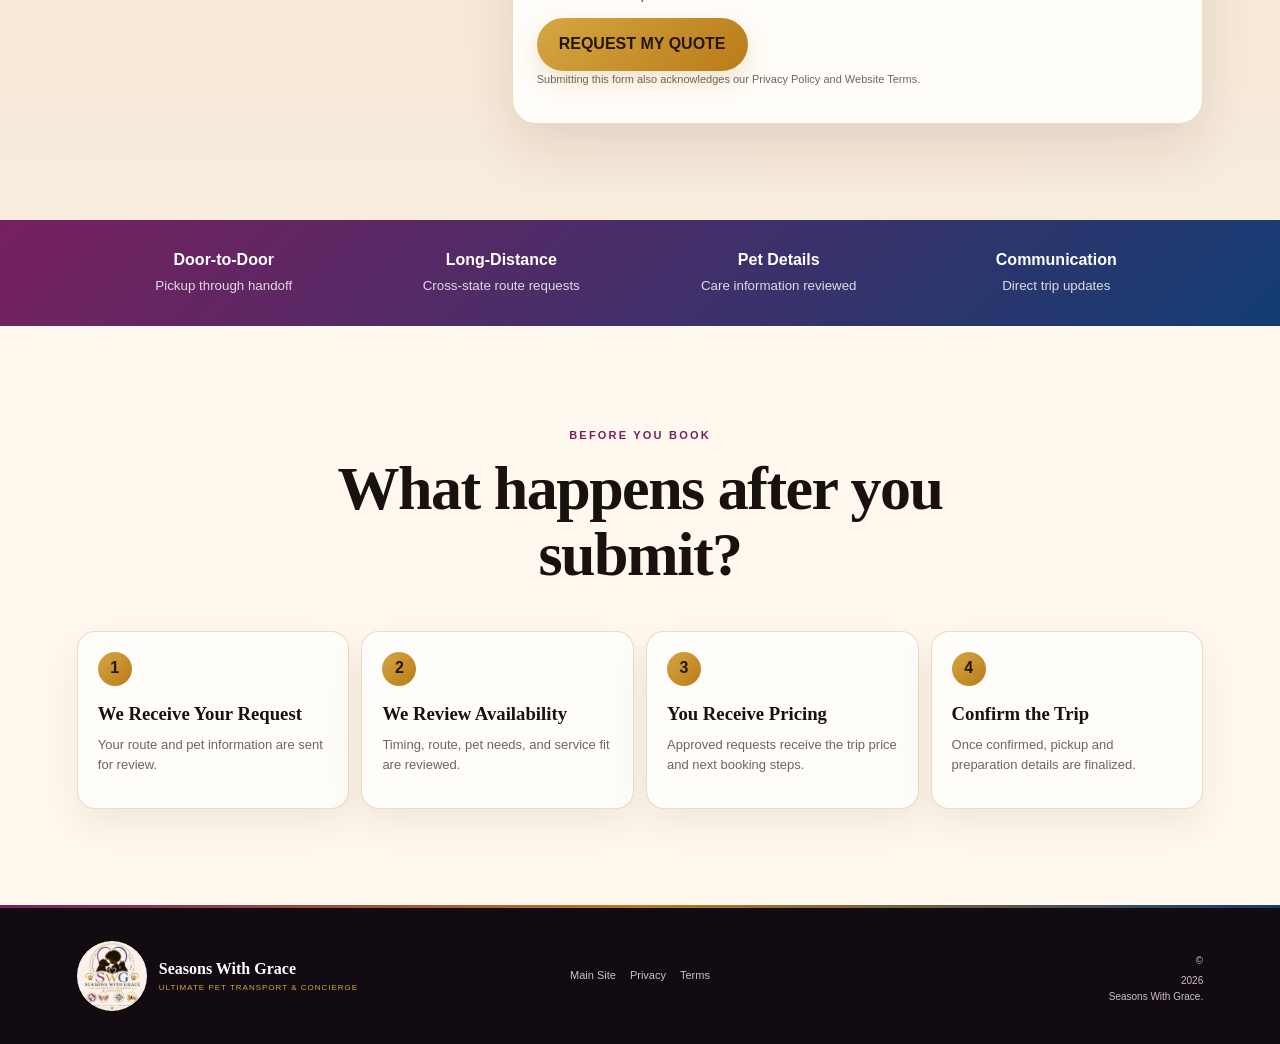
==== commit 7de7fca8: "Refine launch site and add review section" ====
--- a/quote.html
+++ b/quote.html
@@ -5,8 +5,24 @@
   <meta name="theme-color" content="#fff8ee">
   <title>Get a Pet Transport Quote | Seasons With Grace</title>
   <meta name="description" content="Request a pet transport quote from Seasons With Grace. Door-to-door ground transport for dogs, cats, puppies, relocations and long-distance routes.">
+  <link rel="canonical" href="https://seasonswithgrace.org/quote.html">
+  <meta property="og:type" content="website">
+  <meta property="og:title" content="Get a Pet Transport Quote | Seasons With Grace">
+  <meta property="og:description" content="Send your route, travel date, pet details, and care notes for a door-to-door ground pet transport quote.">
+  <meta property="og:url" content="https://seasonswithgrace.org/quote.html">
   <link rel="icon" href="images/logo.png">
   <link rel="stylesheet" href="styles.css"><link rel="stylesheet" href="launch.css">
+  <script type="application/ld+json">
+    {
+      "@context":"https://schema.org",
+      "@type":"Service",
+      "name":"Pet Transport Quote",
+      "serviceType":"Ground pet transportation",
+      "provider":{"@type":"Organization","name":"Seasons With Grace","url":"https://seasonswithgrace.org/"},
+      "areaServed":{"@type":"Country","name":"United States"},
+      "url":"https://seasonswithgrace.org/quote.html"
+    }
+  </script>
 </head>
 <body class="ad-landing">
   <div class="announcement" data-announcement>Nationwide ground pet transport • Request a quote today.</div>
@@ -23,7 +39,7 @@
         <p class="hero-lead">Request pricing for long-distance pet transport, puppy delivery, cat transport, relocation, adoption routes, and custom ground transportation.</p>
         <div class="launch-hero-badges"><span>✓ Dogs & cats</span><span>✓ Long-distance</span><span>✓ Door-to-door</span><span>✓ Personalized care</span></div>
       </div>
-      <div class="launch-logo-card"><img src="images/logo.png" alt="Seasons With Grace logo"><div class="launch-care-pill"><i></i><div><small>Quote Request</small><strong>Route + pet details in one form</strong></div></div></div>
+      <div class="launch-logo-card"><img src="images/logo.png" alt="Seasons With Grace logo"></div>
     </section>
 
     <section class="section quote-section" id="quote">
--- a/styles.css
+++ b/styles.css
@@ -2,10 +2,12 @@
   --cream:#fff8ee;--cream-2:#f9ecda;--paper:#fffdf9;--ink:#17120f;--muted:#71645b;
   --gold:#b97b18;--gold-2:#d5a742;--gold-pale:#ead0a0;--plum:#78205f;--plum-dark:#4f123f;
   --navy:#123d73;--navy-dark:#08284e;--green:#2f7457;--line:rgba(185,123,24,.26);
-  --shadow:0 22px 55px rgba(55,34,17,.12);--radius:26px
+  --shadow:0 22px 55px rgba(55,34,17,.12);--radius:26px;
+  --display:"Baskerville","Palatino Linotype","Book Antiqua",Georgia,serif;
+  --sans:"Avenir Next","Segoe UI",Arial,sans-serif
 }
-*{box-sizing:border-box}html{scroll-behavior:smooth;scroll-padding-top:105px}body{margin:0;background:var(--cream);color:var(--ink);font-family:Inter,ui-sans-serif,system-ui,-apple-system,BlinkMacSystemFont,"Segoe UI",sans-serif;line-height:1.55}a{text-decoration:none;color:inherit}button,input,select,textarea{font:inherit}.announcement{padding:7px 18px;text-align:center;background:linear-gradient(90deg,var(--plum-dark),var(--plum),var(--navy),var(--navy-dark));color:#fff6e8;font-size:11px;font-weight:800;letter-spacing:1px;text-transform:uppercase;border-bottom:1px solid var(--gold)}
-.topbar{position:sticky;top:0;z-index:1000;display:flex;align-items:center;justify-content:space-between;padding:9px clamp(18px,4vw,64px);background:rgba(255,248,238,.95);backdrop-filter:blur(18px);border-bottom:1px solid var(--line)}.brand{display:flex;align-items:center;gap:12px}.brand-logo{width:66px;height:66px;object-fit:contain;border-radius:50%;filter:drop-shadow(0 6px 12px rgba(0,0,0,.07))}.brand-copy strong{display:block;font-family:Georgia,serif;font-size:19px}.brand-copy span{display:block;color:var(--gold);font-size:9px;font-weight:900;letter-spacing:1.35px;text-transform:uppercase}nav{display:flex;align-items:center;gap:20px;font-size:13px;font-weight:780}nav a{color:#3b2b23;transition:.2s}nav a:hover{color:var(--plum)}.nav-cta{padding:11px 18px;border-radius:999px;background:linear-gradient(135deg,var(--plum),var(--navy));color:white!important;box-shadow:0 8px 20px rgba(58,31,68,.17)}.menu-btn{display:none;border:0;background:transparent;color:var(--plum);font-size:28px;cursor:pointer}
+*{box-sizing:border-box}html{scroll-behavior:smooth;scroll-padding-top:105px}body{margin:0;background:var(--cream);color:var(--ink);font-family:var(--sans);line-height:1.55;-webkit-font-smoothing:antialiased}a{text-decoration:none;color:inherit}button,input,select,textarea{font:inherit}.announcement{padding:8px 18px;text-align:center;background:linear-gradient(90deg,var(--plum-dark),var(--plum),var(--navy),var(--navy-dark));color:#fff6e8;font-size:10px;font-weight:800;letter-spacing:1.5px;text-transform:uppercase;border-bottom:1px solid var(--gold)}
+.topbar{position:sticky;top:0;z-index:1000;display:flex;align-items:center;justify-content:space-between;padding:9px clamp(18px,4vw,64px);background:rgba(255,248,238,.95);backdrop-filter:blur(18px);border-bottom:1px solid var(--line)}.brand{display:flex;align-items:center;gap:12px}.brand-logo{width:66px;height:66px;object-fit:contain;border-radius:50%;filter:drop-shadow(0 6px 12px rgba(0,0,0,.07))}.brand-copy strong{display:block;font-family:var(--display);font-size:20px;letter-spacing:.1px}.brand-copy span{display:block;color:var(--gold);font-size:9px;font-weight:900;letter-spacing:1.5px;text-transform:uppercase}nav{display:flex;align-items:center;gap:20px;font-size:12px;font-weight:800;letter-spacing:.3px}nav a{color:#3b2b23;transition:.2s}nav a:hover{color:var(--plum)}.nav-cta{padding:11px 18px;border-radius:999px;background:linear-gradient(135deg,var(--plum),var(--navy));color:white!important;box-shadow:0 8px 20px rgba(58,31,68,.17)}.menu-btn{display:none;border:0;background:transparent;color:var(--plum);font-size:28px;cursor:pointer}
 .hero{min-height:82vh;padding:72px clamp(24px,6vw,90px);display:grid;grid-template-columns:1.03fr .97fr;align-items:center;gap:60px;position:relative;overflow:hidden}.hero:before{content:"";position:absolute;inset:0;background:radial-gradient(circle at 12% 76%,rgba(120,32,95,.10),transparent 26%),radial-gradient(circle at 82% 25%,rgba(18,61,115,.11),transparent 27%),linear-gradient(140deg,rgba(213,167,66,.08),transparent 45%)}.hero-orb{position:absolute;border-radius:50%;filter:blur(5px);opacity:.25}.hero-orb.plum{width:350px;height:350px;background:var(--plum);left:-230px;top:100px}.hero-orb.blue{width:430px;height:430px;background:var(--navy);right:-280px;bottom:-100px}.hero-copy,.logo-stage{position:relative;z-index:2}.eyebrow,.section-kicker{display:inline-block;color:var(--plum);font-size:11px;font-weight:900;letter-spacing:2px;text-transform:uppercase}.section-kicker.light{color:var(--gold-2)}h1,h2,h3,p{margin-top:0}.hero h1{font-family:Georgia,"Times New Roman",serif;font-size:clamp(52px,6.5vw,94px);line-height:.94;letter-spacing:-2.8px;margin:17px 0 25px}.hero h1 em{font-weight:400;color:var(--gold);font-style:italic}.hero-lead{max-width:670px;color:var(--muted);font-size:18px}.hero-actions{display:flex;gap:12px;flex-wrap:wrap;margin:30px 0 24px}.btn{border:0;border-radius:999px;padding:14px 22px;font-weight:850;cursor:pointer;display:inline-flex;align-items:center;justify-content:center;transition:.2s transform,.2s box-shadow}.btn:hover{transform:translateY(-2px)}.btn-gold{background:linear-gradient(135deg,var(--gold-2),var(--gold));color:#241707;box-shadow:0 10px 25px rgba(185,123,24,.20)}.btn-plum{background:linear-gradient(135deg,var(--plum),var(--navy));color:#fff}.btn-soft{background:#efe3d2;color:#4b3830}.btn-outline{border:1px solid var(--gold);background:rgba(255,255,255,.52);color:var(--plum)}.btn-outline-light{border:1px solid var(--gold-2);background:rgba(255,255,255,.04);color:#fff}.hero-trust{display:flex;gap:12px 20px;flex-wrap:wrap;color:var(--muted);font-size:13px}.hero-trust span:first-letter{color:var(--green)}.logo-stage{min-height:590px;display:flex;flex-direction:column;align-items:center;justify-content:center;gap:18px;padding:18px 0 8px}.logo-visual{position:relative;width:min(100%,570px);aspect-ratio:1;display:grid;place-items:center}.logo-ring{position:absolute;width:91%;height:91%;border-radius:50%;border:1px solid rgba(185,123,24,.30);box-shadow:0 0 0 30px rgba(255,255,255,.24),0 0 0 31px rgba(120,32,95,.07)}.hero-logo{position:relative;z-index:2;width:100%;height:auto;display:block;filter:drop-shadow(0 25px 25px rgba(50,30,15,.12))}.live-pill{position:relative;z-index:3;left:auto;right:auto;bottom:auto;width:min(100%,390px);display:flex;gap:12px;align-items:center;justify-content:flex-start;background:var(--paper);border:1px solid var(--gold);border-radius:18px;padding:15px 18px;box-shadow:var(--shadow)}.live-pill i,.demo-badge i{display:block;width:10px;height:10px;border-radius:50%;background:#3aa76c;box-shadow:0 0 0 5px rgba(58,167,108,.14)}.live-pill small{display:block;color:var(--muted)}.live-pill strong{display:block;font-size:13px}
 .quick-track{margin:0 clamp(24px,6vw,90px);padding:30px;border-radius:28px;background:linear-gradient(115deg,var(--plum-dark),var(--plum) 34%,var(--navy) 74%,var(--navy-dark));color:#fff;display:flex;align-items:center;justify-content:space-between;gap:30px;border:1px solid rgba(213,167,66,.7);box-shadow:0 20px 42px rgba(47,26,61,.15)}.quick-track h2{font-family:Georgia,serif;font-size:32px;margin:4px 0}.quick-track-form{display:flex;gap:10px;min-width:min(100%,510px)}.quick-track-form input{flex:1;background:rgba(255,255,255,.10);color:#fff;border:1px solid rgba(255,255,255,.28);border-radius:999px;padding:14px 18px}.quick-track-form input::placeholder{color:#d9cbd3}
 .section{padding:96px clamp(24px,6vw,90px)}.section-head{max-width:800px;margin:0 auto 44px;text-align:center}.section-head.left{text-align:left;margin-left:0}.section-head.compact{margin-bottom:0}.section-head h2{font-family:Georgia,serif;font-size:clamp(38px,5vw,62px);line-height:1.05;letter-spacing:-1.5px;margin:10px 0 15px}.section-head p{color:var(--muted);margin-bottom:14px}.about-grid{display:grid;grid-template-columns:.85fr 1.15fr;gap:75px;align-items:center}.about-visual{min-height:560px;position:relative;display:grid;place-items:center}.brand-medallion{width:min(100%,500px);aspect-ratio:1;border-radius:50%;display:grid;place-items:center;background:radial-gradient(circle,#fffdf9 40%,#f9e7ce);border:1px solid var(--gold);box-shadow:var(--shadow)}.brand-medallion img{width:92%;border-radius:50%}.mini-card{position:absolute;width:130px;height:130px;border-radius:50%;display:flex;flex-direction:column;align-items:center;justify-content:center;color:#fff;border:3px solid var(--cream);box-shadow:var(--shadow)}.mini-card span{font-family:Georgia,serif;font-size:32px;font-weight:800}.mini-card small{text-transform:uppercase;letter-spacing:1px;font-size:9px}.plum-card{background:linear-gradient(145deg,var(--plum),var(--plum-dark));left:0;bottom:52px}.navy-card{background:linear-gradient(145deg,var(--navy),var(--navy-dark));right:10px;top:45px}.value-row{display:grid;grid-template-columns:1fr 1fr;gap:12px;margin-top:30px}.value-row div{padding:18px;border-left:3px solid var(--gold);background:rgba(255,255,255,.45);border-radius:0 14px 14px 0}.value-row b{display:block;font-family:Georgia,serif;color:var(--plum);font-size:18px}.value-row span{display:block;color:var(--muted);font-size:12px;margin-top:4px}
@@ -31,3 +33,7 @@
 .portal-launch .btn-primary{background:#c89a52;color:#17131b}
 .portal-launch .btn-secondary{border-color:rgba(255,255,255,.28);color:#fff;background:rgba(255,255,255,.07)}
 @media(max-width:800px){.portal-launch{flex-direction:column;align-items:flex-start}}
+
+h1,h2,h3,.brand-copy strong,.footer-brand strong{font-family:var(--display)}
+.section-kicker,.eyebrow{letter-spacing:2.2px}
+.launch-card,.launch-step,.launch-form,.thankyou-card,.policy-card{box-shadow:0 16px 38px rgba(55,34,17,.08)}
--- a/launch.css
+++ b/launch.css
@@ -6,9 +6,6 @@
 .launch-logo-card{position:relative;display:flex;align-items:center;justify-content:center;min-height:520px}
 .launch-logo-card:before{content:"";position:absolute;width:min(90%,500px);aspect-ratio:1;border:1px solid rgba(185,123,24,.30);border-radius:50%;box-shadow:0 0 0 28px rgba(255,255,255,.22)}
 .launch-logo-card img{position:relative;z-index:2;width:min(100%,540px);filter:drop-shadow(0 25px 25px rgba(50,30,15,.12))}
-.launch-care-pill{position:absolute;z-index:3;bottom:8px;background:var(--paper);border:1px solid var(--gold);box-shadow:var(--shadow);border-radius:18px;padding:14px 18px;display:flex;gap:10px;align-items:center}
-.launch-care-pill i{width:10px;height:10px;border-radius:50%;background:#3aa76c;box-shadow:0 0 0 5px rgba(58,167,108,.14)}
-.launch-care-pill small,.launch-care-pill strong{display:block}.launch-care-pill small{color:var(--muted)}
 .ad-trust-strip{background:linear-gradient(135deg,var(--plum),var(--navy));color:#fff;padding:18px}
 .ad-trust-grid{width:min(1100px,calc(100% - 30px));margin:auto;display:grid;grid-template-columns:repeat(4,1fr);gap:10px}
 .ad-trust-grid div{text-align:center;padding:10px}.ad-trust-grid strong{display:block}.ad-trust-grid small{color:#e1d9e3}
@@ -32,6 +29,12 @@
 .launch-form-status{display:none;margin-top:13px;padding:12px;border-radius:12px;font-size:13px}.launch-form-status.show{display:block}.launch-form-status.ok{background:#e6f3eb;color:#265f43}.launch-form-status.err{background:#f7e6e9;color:#843644}
 .direct-contact{display:grid;grid-template-columns:1fr 1fr;gap:10px;margin-top:14px}.direct-contact a{border:1px solid rgba(255,255,255,.34);border-radius:14px;padding:12px;color:#fff;text-align:center;font-weight:850}
 .proof-note{background:#fffaf3;border:1px solid #ead9bd;padding:16px;border-radius:16px;color:#755c39;font-size:13px;line-height:1.55}
+.reviews-section{background:linear-gradient(180deg,#fff8ee,#f9ecda)}
+.review-standards{display:grid;grid-template-columns:repeat(3,1fr);gap:16px;max-width:1100px;margin:auto}
+.review-standards article{background:var(--paper);border:1px solid var(--line);border-radius:22px;padding:25px;box-shadow:0 16px 38px rgba(55,34,17,.08)}
+.review-mark{color:var(--gold);font-family:var(--display);font-size:28px}
+.review-standards h3{font-family:var(--display);font-size:23px;margin:15px 0 8px}.review-standards p{color:var(--muted);font-size:14px;line-height:1.6;margin:0}
+.review-cta{max-width:1100px;margin:22px auto 0;padding:25px 28px;border-radius:22px;background:linear-gradient(135deg,var(--plum-dark),var(--navy-dark));color:#fff;display:flex;align-items:center;justify-content:space-between;gap:24px}.review-cta h3{font-family:var(--display);font-size:30px;margin:7px 0}.review-cta p{color:#e1d5de;margin:0}.review-cta .section-kicker{color:var(--gold-2)}
 .faq-short{display:grid;grid-template-columns:1fr 1fr;gap:12px}.faq-short details{background:var(--paper);border:1px solid var(--line);border-radius:16px;padding:16px}.faq-short summary{font-weight:850;cursor:pointer}.faq-short p{color:var(--muted);font-size:13px;line-height:1.6}
 .launch-footer-actions{display:flex;gap:10px;flex-wrap:wrap}
 .mobile-lead-bar{display:none;position:fixed;bottom:0;left:0;right:0;z-index:80;background:rgba(20,18,24,.97);padding:8px;gap:8px;box-shadow:0 -8px 24px rgba(0,0,0,.14)}
@@ -42,5 +45,5 @@
 .thankyou-card{text-align:center}.thankyou-card img{width:150px}.thankyou-card h1,.policy-card h1{font-family:Georgia,serif;font-size:42px}.policy-card h2{font-family:Georgia,serif;margin-top:28px}.policy-card p,.policy-card li{color:var(--muted);line-height:1.7}.policy-card a{color:var(--plum);font-weight:800}
 .cookie-banner{position:fixed;left:16px;right:16px;bottom:16px;z-index:120;max-width:760px;margin:auto;background:#17131b;color:#fff;border:1px solid rgba(255,255,255,.15);border-radius:18px;padding:16px;box-shadow:0 20px 60px rgba(0,0,0,.3);display:none}.cookie-banner.show{display:block}.cookie-banner p{margin:0 0 10px;color:#ddd1dc;font-size:12px;line-height:1.5}.cookie-actions{display:flex;gap:8px;flex-wrap:wrap}
 .cookie-actions button{border:0;border-radius:999px;padding:9px 13px;font-weight:850;cursor:pointer}.cookie-actions .accept{background:var(--gold-2);color:#20150b}.cookie-actions .decline{background:#2a2530;color:#fff}
-@media(max-width:900px){.launch-grid{grid-template-columns:1fr 1fr}.launch-process{grid-template-columns:1fr 1fr}.launch-quote-shell{grid-template-columns:1fr}.launch-quote-copy{position:static}.ad-trust-grid{grid-template-columns:1fr 1fr}}
-@media(max-width:620px){body{padding-bottom:68px}.launch-grid,.launch-process,.faq-short,.launch-form .form-grid{grid-template-columns:1fr}.launch-form .span-2{grid-column:span 1}.mobile-lead-bar{display:flex}.launch-logo-card{min-height:390px}.launch-care-pill{bottom:-6px}.ad-trust-grid{grid-template-columns:1fr 1fr}.direct-contact{grid-template-columns:1fr}.thankyou-card h1,.policy-card h1{font-size:34px}}
+@media(max-width:900px){.launch-grid{grid-template-columns:1fr 1fr}.launch-process{grid-template-columns:1fr 1fr}.launch-quote-shell{grid-template-columns:1fr}.launch-quote-copy{position:static}.ad-trust-grid{grid-template-columns:1fr 1fr}.review-standards{grid-template-columns:1fr 1fr}.review-cta{align-items:flex-start;flex-direction:column}}
+@media(max-width:620px){body{padding-bottom:68px}.launch-grid,.launch-process,.faq-short,.launch-form .form-grid,.review-standards{grid-template-columns:1fr}.launch-form .span-2{grid-column:span 1}.mobile-lead-bar{display:flex}.launch-logo-card{min-height:390px}.ad-trust-grid{grid-template-columns:1fr 1fr}.direct-contact{grid-template-columns:1fr}.thankyou-card h1,.policy-card h1{font-size:34px}}
